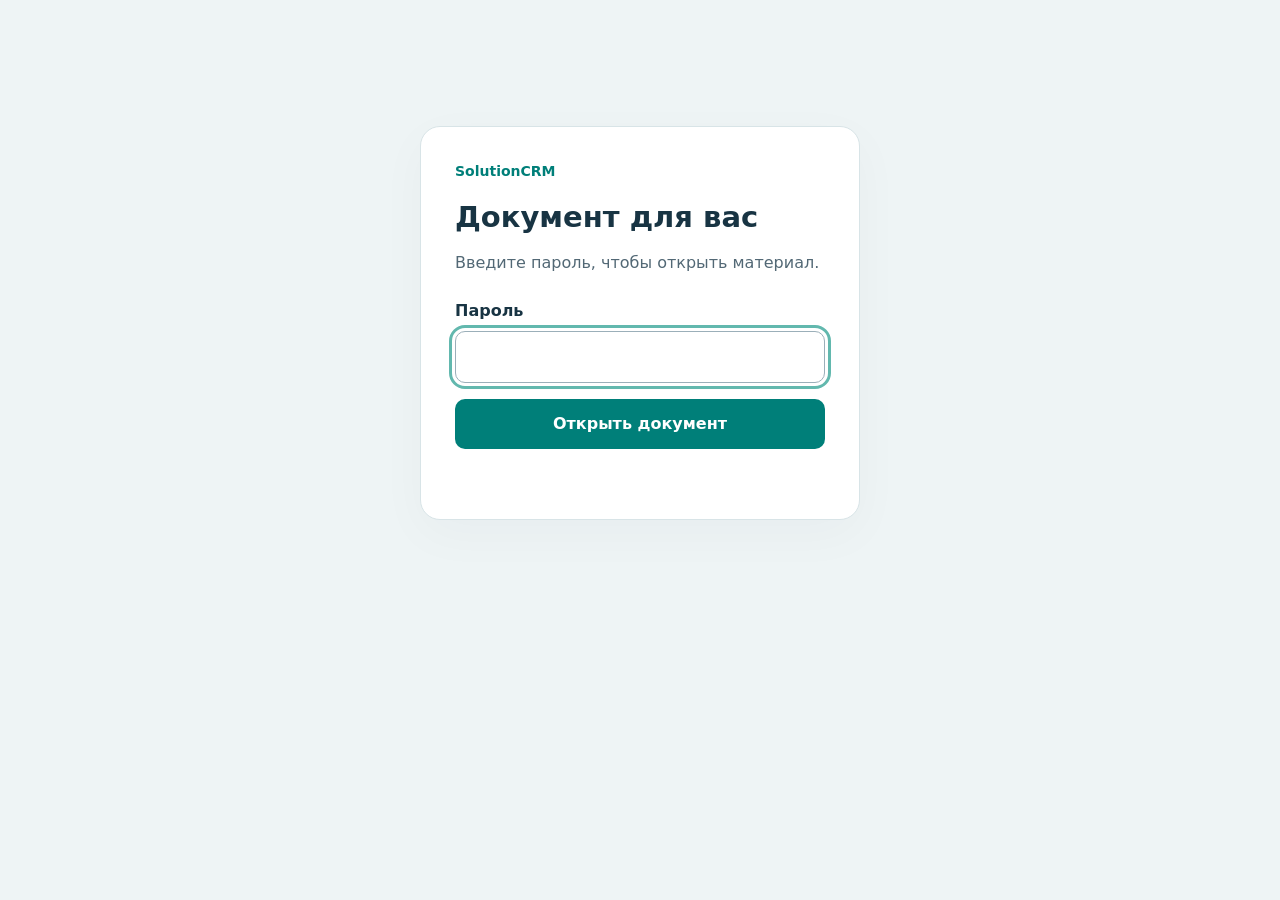
==== p/f723c1d80a-document/index.html @ f3dde215 "Add encrypted page previews for browser-independent viewing" ====
<!doctype html>
<html lang="ru">
<meta charset="utf-8"><meta name="viewport" content="width=device-width,initial-scale=1">
<meta name="robots" content="noindex,nofollow,noarchive"><meta name="referrer" content="no-referrer">
<title>Документ · SolutionCRM</title><link rel="icon" href="data:,">
<style>
*{box-sizing:border-box}[hidden]{display:none!important}body{margin:0;background:#eef4f5;color:#183443;font:16px/1.5 system-ui,-apple-system,sans-serif}button,input,a{font:inherit}button,a{cursor:pointer}button:focus-visible,a:focus-visible,input:focus-visible{outline:3px solid #62b8ae;outline-offset:3px}.card{max-width:440px;margin:14vh auto;padding:34px;background:#fff;border:1px solid #d8e4e7;border-radius:20px;box-shadow:0 14px 50px #132d3d08}.brand{font-weight:700;color:#007f79;font-size:14px}h1{font-size:29px;line-height:1.2;margin:18px 0 12px}p{color:#526875}label{display:block;margin:24px 0 8px;font-weight:600}input{width:100%;border:1px solid #9bafb9;border-radius:10px;padding:13px;background:#fff;color:#183443}button{border:0;border-radius:10px;background:#007f79;color:#fff;padding:13px 20px}.card button{width:100%;margin-top:16px;font-weight:600}button:disabled{opacity:.6;cursor:wait}.error{min-height:24px;color:#ab2337;font-size:14px;margin:12px 0 0}.bar{display:flex;gap:10px;align-items:center;flex-wrap:wrap;padding:14px 20px;background:#fff;border-bottom:1px solid #d8e4e7}.bar strong{margin-right:auto}.bar a{color:#007f79;text-decoration:none;border:1px solid #b7d4d1;border-radius:8px;padding:8px 12px}.bar button{background:#eef4f5;color:#183443;padding:9px 12px}#document{display:block;overflow:auto;border:0;width:100%;height:calc(100dvh - 80px);min-height:480px;background:#e8edef}.mobile{display:none;padding:12px 20px;margin:0;background:white;font-size:13px}@media(max-width:600px){.card{margin:9vh 16px;padding:26px}.bar{padding:12px;gap:8px}.bar strong{width:100%;font-size:14px}.bar a,.bar button{font-size:13px}.mobile{display:block}#document{height:calc(100dvh - 155px);min-height:420px}}
#document img{display:block;width:100%;max-width:1000px;height:auto;margin:0 auto 16px;background:white;box-shadow:0 2px 12px #132d3d18}#document{padding:16px}</style>
<main id="login" class="card"><div class="brand">SolutionCRM</div><h1>Документ для вас</h1><p>Введите пароль, чтобы открыть материал.</p><form id="form"><label for="password">Пароль</label><input id="password" type="password" autocomplete="current-password" required autofocus><button id="submit" type="submit">Открыть документ</button><p id="error" class="error" role="alert" aria-live="polite"></p></form></main>
<main id="reader" hidden><header class="bar"><strong>SolutionCRM · Документ</strong><a id="open" target="_blank" rel="noopener">Открыть PDF</a><a id="download" download="SolutionCRM_document.pdf">Скачать PDF</a><button id="lock" type="button">Закрыть</button></header><p class="mobile">Если просмотр не появился, нажмите «Открыть PDF».</p><div id="document" aria-label="Страницы документа"></div></main>
<script>
'use strict';
const $=id=>document.getElementById(id),bytes=s=>Uint8Array.from(atob(s),c=>c.charCodeAt(0));
let documentUrl=null;let urls=[];
function lock(){
 $('document').replaceChildren();urls.forEach(URL.revokeObjectURL);urls=[];$('open').removeAttribute('href');$('download').removeAttribute('href');
 if(documentUrl)URL.revokeObjectURL(documentUrl);documentUrl=null;
 $('reader').hidden=true;$('login').hidden=false;$('password').value='';$('password').focus();
}
$('lock').addEventListener('click',lock);
$('form').addEventListener('submit',async event=>{
 event.preventDefault();$('submit').disabled=true;$('error').textContent='';
 try{
  if(!crypto.subtle)throw new Error('unsupported');
  const response=await fetch('payload.json',{cache:'no-store'});if(!response.ok)throw new Error('network');
  const envelope=await response.json();
  const material=await crypto.subtle.importKey('raw',new TextEncoder().encode($('password').value),'PBKDF2',false,['deriveKey']);$('password').value='';
  const key=await crypto.subtle.deriveKey({name:'PBKDF2',salt:bytes(envelope.salt),iterations:envelope.iterations,hash:'SHA-256'},material,{name:'AES-GCM',length:256},false,['decrypt']);
  const plain=await crypto.subtle.decrypt({name:'AES-GCM',iv:bytes(envelope.iv)},key,bytes(envelope.ciphertext));
  const bundle=JSON.parse(new TextDecoder().decode(plain));documentUrl=URL.createObjectURL(new Blob([bytes(bundle.pdf)],{type:'application/pdf'}));for(const [i,page] of bundle.pages.entries()){const url=URL.createObjectURL(new Blob([bytes(page)],{type:'image/png'}));urls.push(url);const img=document.createElement('img');img.alt='Страница '+(i+1);img.src=url;$('document').append(img);}
  $('open').href=documentUrl;$('download').href=documentUrl;
  $('login').hidden=true;$('reader').hidden=false;
 }catch(error){$('password').value='';$('error').textContent=error.name==='OperationError'?'Неверный пароль. Попробуйте ещё раз.':error.message==='unsupported'?'Откройте ссылку в современном браузере по HTTPS.':'Не удалось открыть документ. Проверьте соединение и попробуйте ещё раз.';$('password').focus();}
 finally{$('submit').disabled=false;}
});
</script></html>
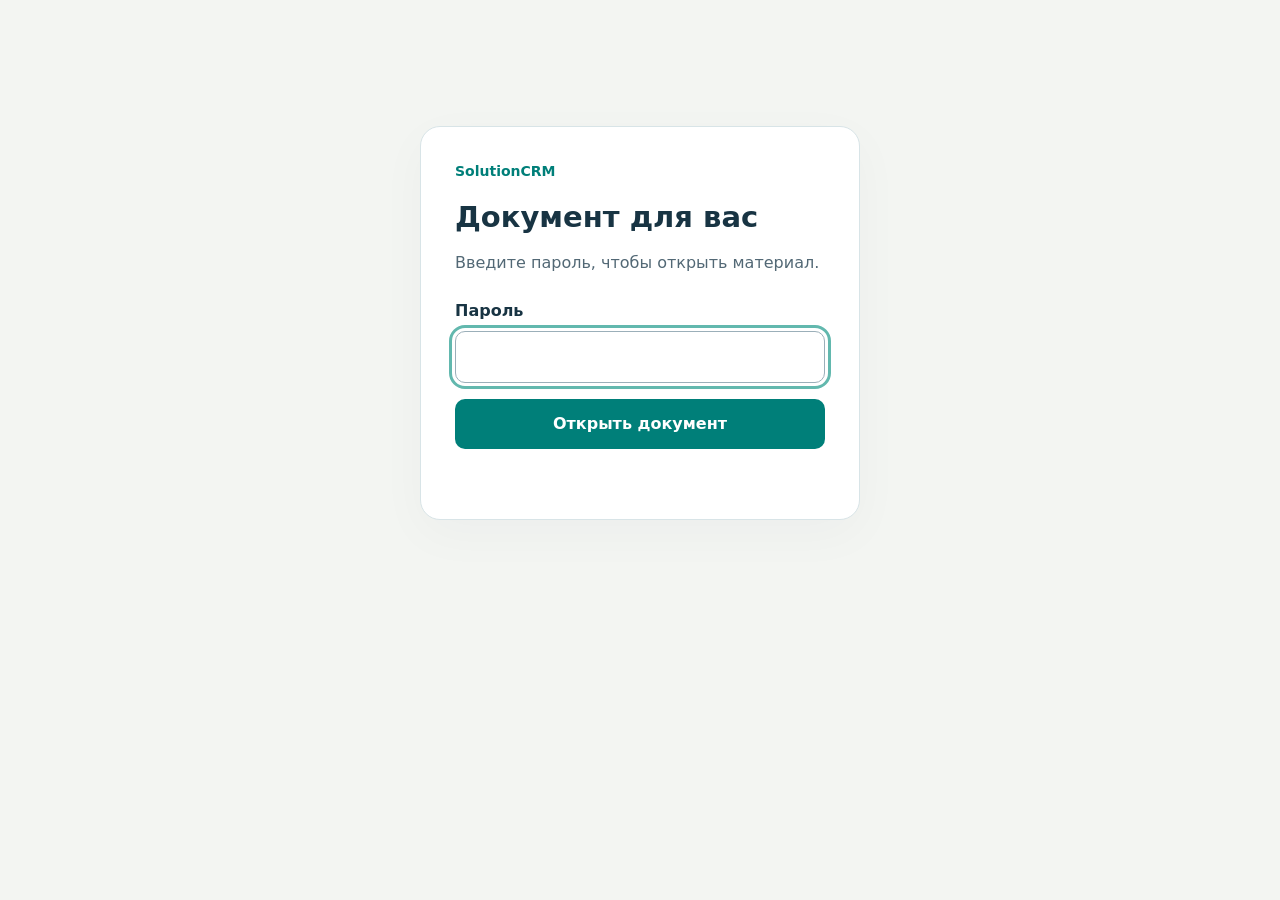
==== commit bcf2eb81: "Rewrite call analysis in founder voice with crisp vector charts" ====
--- a/p/f723c1d80a-document/index.html
+++ b/p/f723c1d80a-document/index.html
@@ -5,19 +5,19 @@
 <title>Документ · SolutionCRM</title><link rel="icon" href="data:,">
 <style>
 *{box-sizing:border-box}[hidden]{display:none!important}body{margin:0;background:#eef4f5;color:#183443;font:16px/1.5 system-ui,-apple-system,sans-serif}button,input,a{font:inherit}button,a{cursor:pointer}button:focus-visible,a:focus-visible,input:focus-visible{outline:3px solid #62b8ae;outline-offset:3px}.card{max-width:440px;margin:14vh auto;padding:34px;background:#fff;border:1px solid #d8e4e7;border-radius:20px;box-shadow:0 14px 50px #132d3d08}.brand{font-weight:700;color:#007f79;font-size:14px}h1{font-size:29px;line-height:1.2;margin:18px 0 12px}p{color:#526875}label{display:block;margin:24px 0 8px;font-weight:600}input{width:100%;border:1px solid #9bafb9;border-radius:10px;padding:13px;background:#fff;color:#183443}button{border:0;border-radius:10px;background:#007f79;color:#fff;padding:13px 20px}.card button{width:100%;margin-top:16px;font-weight:600}button:disabled{opacity:.6;cursor:wait}.error{min-height:24px;color:#ab2337;font-size:14px;margin:12px 0 0}.bar{display:flex;gap:10px;align-items:center;flex-wrap:wrap;padding:14px 20px;background:#fff;border-bottom:1px solid #d8e4e7}.bar strong{margin-right:auto}.bar a{color:#007f79;text-decoration:none;border:1px solid #b7d4d1;border-radius:8px;padding:8px 12px}.bar button{background:#eef4f5;color:#183443;padding:9px 12px}#document{display:block;overflow:auto;border:0;width:100%;height:calc(100dvh - 80px);min-height:480px;background:#e8edef}.mobile{display:none;padding:12px 20px;margin:0;background:white;font-size:13px}@media(max-width:600px){.card{margin:9vh 16px;padding:26px}.bar{padding:12px;gap:8px}.bar strong{width:100%;font-size:14px}.bar a,.bar button{font-size:13px}.mobile{display:block}#document{height:calc(100dvh - 155px);min-height:420px}}
-#document img{display:block;width:100%;max-width:1000px;height:auto;margin:0 auto 16px;background:white;box-shadow:0 2px 12px #132d3d18}#document{padding:16px}</style>
+#document{padding:0;height:calc(100dvh - 73px);min-height:0;background:#f3f5f2}iframe{border:0}@media(max-width:600px){#document{height:calc(100dvh - 108px)}.bar strong{width:auto;margin-right:auto}.bar{min-height:106px}.bar a,.bar button{padding:8px 10px}}#document{height:auto;min-height:0;overflow:visible;padding:0}.bar{position:sticky;top:0;z-index:10}body{background:#f3f5f2}@media(max-width:600px){#document{height:auto}.bar{min-height:64px}.bar strong{font-size:12px}}@media print{.bar,#login{display:none!important}#document{height:auto;overflow:visible}body{background:white}}</style>
 <main id="login" class="card"><div class="brand">SolutionCRM</div><h1>Документ для вас</h1><p>Введите пароль, чтобы открыть материал.</p><form id="form"><label for="password">Пароль</label><input id="password" type="password" autocomplete="current-password" required autofocus><button id="submit" type="submit">Открыть документ</button><p id="error" class="error" role="alert" aria-live="polite"></p></form></main>
-<main id="reader" hidden><header class="bar"><strong>SolutionCRM · Документ</strong><a id="open" target="_blank" rel="noopener">Открыть PDF</a><a id="download" download="SolutionCRM_document.pdf">Скачать PDF</a><button id="lock" type="button">Закрыть</button></header><p class="mobile">Если просмотр не появился, нажмите «Открыть PDF».</p><div id="document" aria-label="Страницы документа"></div></main>
+<main id="reader" hidden><header class="bar"><strong>SolutionCRM</strong><button id="print" type="button">Сохранить PDF</button><button id="lock" type="button">Закрыть</button></header><div id="document" aria-label="Заметка Спартака"></div></main>
 <script>
 'use strict';
 const $=id=>document.getElementById(id),bytes=s=>Uint8Array.from(atob(s),c=>c.charCodeAt(0));
-let documentUrl=null;let urls=[];
+const reportRoot=$('document').attachShadow({mode:'open'});
 function lock(){
- $('document').replaceChildren();urls.forEach(URL.revokeObjectURL);urls=[];$('open').removeAttribute('href');$('download').removeAttribute('href');
- if(documentUrl)URL.revokeObjectURL(documentUrl);documentUrl=null;
+ reportRoot.replaceChildren();
  $('reader').hidden=true;$('login').hidden=false;$('password').value='';$('password').focus();
 }
 $('lock').addEventListener('click',lock);
+$('print').addEventListener('click',()=>window.print());
 $('form').addEventListener('submit',async event=>{
  event.preventDefault();$('submit').disabled=true;$('error').textContent='';
  try{
@@ -27,8 +27,10 @@
   const material=await crypto.subtle.importKey('raw',new TextEncoder().encode($('password').value),'PBKDF2',false,['deriveKey']);$('password').value='';
   const key=await crypto.subtle.deriveKey({name:'PBKDF2',salt:bytes(envelope.salt),iterations:envelope.iterations,hash:'SHA-256'},material,{name:'AES-GCM',length:256},false,['decrypt']);
   const plain=await crypto.subtle.decrypt({name:'AES-GCM',iv:bytes(envelope.iv)},key,bytes(envelope.ciphertext));
-  const bundle=JSON.parse(new TextDecoder().decode(plain));documentUrl=URL.createObjectURL(new Blob([bytes(bundle.pdf)],{type:'application/pdf'}));for(const [i,page] of bundle.pages.entries()){const url=URL.createObjectURL(new Blob([bytes(page)],{type:'image/png'}));urls.push(url);const img=document.createElement('img');img.alt='Страница '+(i+1);img.src=url;$('document').append(img);}
-  $('open').href=documentUrl;$('download').href=documentUrl;
+  const bundle=JSON.parse(new TextDecoder().decode(plain));
+  const parsed=new DOMParser().parseFromString(bundle.html,'text/html');
+  const style=parsed.querySelector('style').textContent.replaceAll(':root',':host').replace(/\bbody\b/g,'.reportbody');
+  reportRoot.innerHTML='<style>'+style+'</style><div class="reportbody">'+parsed.body.innerHTML+'</div>';
   $('login').hidden=true;$('reader').hidden=false;
  }catch(error){$('password').value='';$('error').textContent=error.name==='OperationError'?'Неверный пароль. Попробуйте ещё раз.':error.message==='unsupported'?'Откройте ссылку в современном браузере по HTTPS.':'Не удалось открыть документ. Проверьте соединение и попробуйте ещё раз.';$('password').focus();}
  finally{$('submit').disabled=false;}
